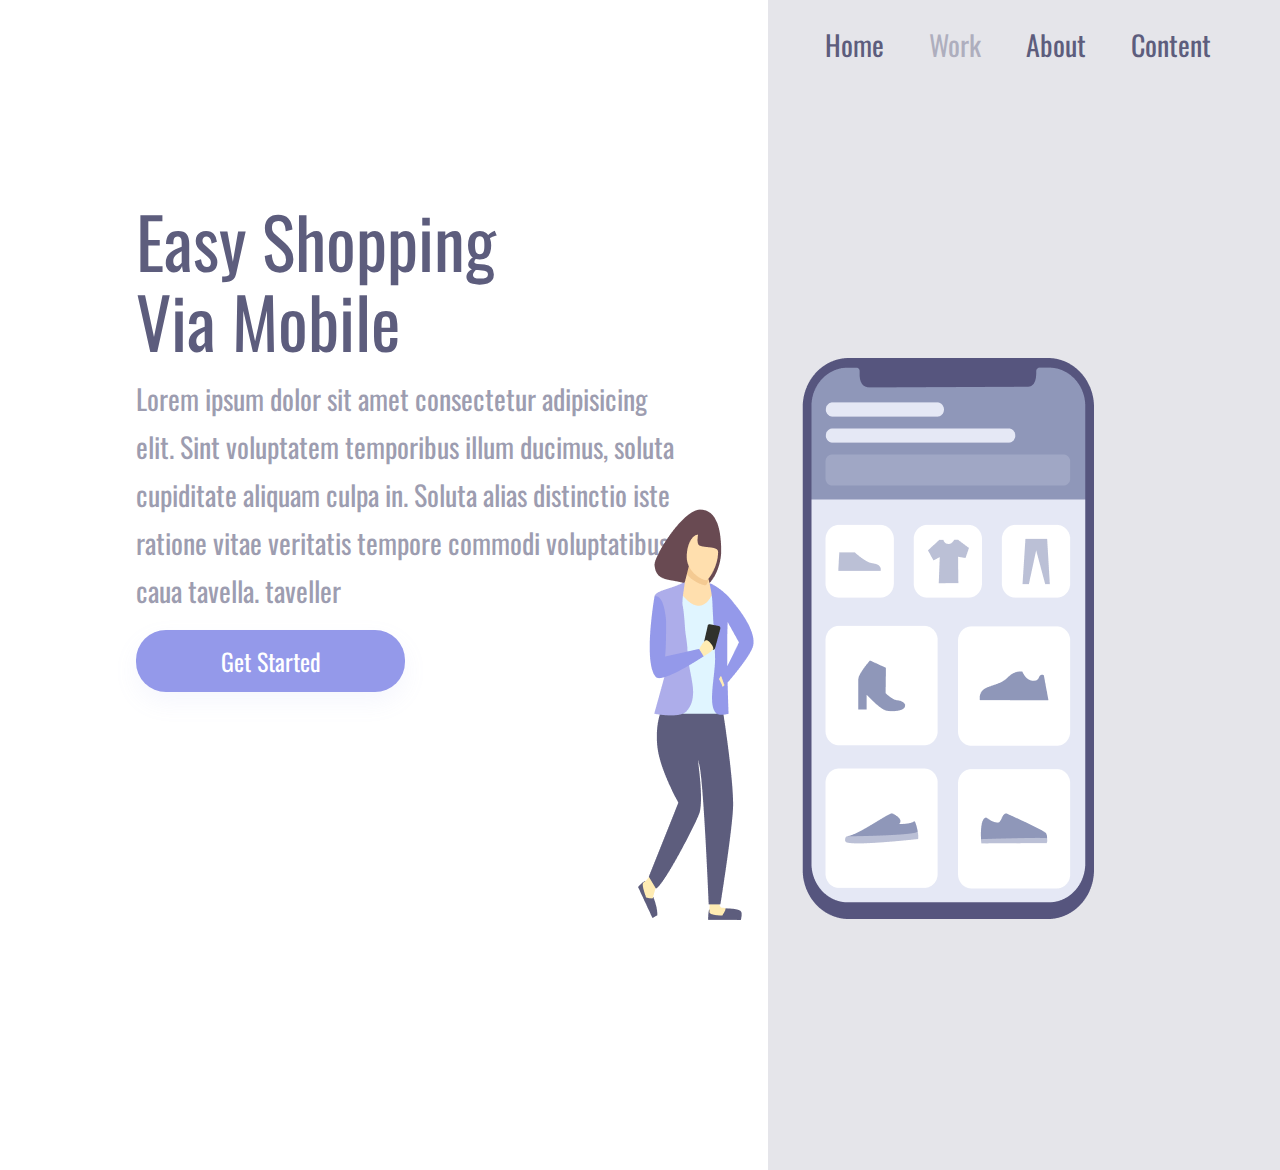
==== index.html @ 292e0403 "Removidos da pasta" ====
<!DOCTYPE html>
<html lang="pt-br">
  <head>
    <meta charset="UTF-8" />
    <meta name="viewport" content="width=device-width, initial-scale=1.0" />
    <link rel="preconnect" href="https://fonts.googleapis.com" />
    <link rel="preconnect" href="https://fonts.gstatic.com" crossorigin />
    <link
      href="https://fonts.googleapis.com/css2?family=Inter:wght@400;500&family=Montserrat:wght@400;500;600;700;900&family=Oswald&family=Poppins:wght@400;500;700&display=swap"
      rel="stylesheet"
    />
    <link rel="stylesheet" href="style.css" />
    <title>Projeto teste, response</title>
  </head>

  <body>
    <div class="container">
      <section class="container-left">
        <h1>Easy Shopping Via Mobile</h1>
        <p>
          Lorem ipsum dolor sit amet consectetur adipisicing elit. Sint
          voluptatem temporibus illum ducimus, soluta cupiditate aliquam culpa
          in. Soluta alias distinctio iste ratione vitae veritatis tempore
          commodi voluptatibus caua tavella. taveller
        </p>
        <button>Get Started</button>
      </section>
      <section class="container-right">
        <header>
          <a href="">Home</a>
          <a href="">Work</a>
          <a href="">About</a>
          <a href="">Content</a>
        </header>
        <img src="Illustration-3-3.png" alt="girl-celphone" />
      </section>
    </div>
  </body>
</html>
---- style.css ----
*{
  margin: 0;
  padding: 0;
  box-sizing: border-box;
  font-family: 'Oswald', sans-serif;
}

.container {
  height: 100vh;
  width: 100vw;
}

.container-left {
  padding: 136px;
  margin-top: 5%;
  display: inline-block;
  width: 60%;
  text-align: start;
}

.container-right {
  display: inline-block;
  background: rgba(93, 93, 125, 0.16);
  height: 130vh;
  width: 40%;
  position: absolute;
}

img {
  position: relative;
  top: 25%;
  right: 130px;
}

h1 {
  font-weight: 400;
  font-size: 70px;
  line-height: 80px;
  color: #5d5d7d;
  width: 368px;
}

p {
  width: 540px;
  font-weight: 400;
  font-size: 28px;
  line-height: 48px;
  color: #5d5d7d;
  opacity: 0.6;
  margin: 15px 0;
}

button {
  width: 269px;
  height: 62px;
  background: #9499EA;
  box-shadow: 0px 10px 24px rgba(148, 153, 234, 0.09);
  border: none;
  border-radius: 30px;
  cursor: pointer;

  font-size: 24px;
  line-height: 36px;
  text-align: center;
  color: white;
}

button:hover {
  opacity: 0.8;
}

button:active {
  opacity: 0.5;
}

a {
  font-size: 28px;
  line-height: 41px;
  color: #5d5d7d;
  text-decoration: none;
  margin-right: 41px;
}

a:nth-child(2){
  opacity: 0.4;
}

a:hover {
  opacity: 0.4;
}

a:active {
  opacity: 0.8;
}

header {
  margin: 24px 0 0 57px;
}

/* MEDIA QUERIES */

@media screen and (max-width: 900px) {
  .container-left {
    width: 100%;
    height: 50%;
    padding: 0;
    margin: 0;
  }

  .container-right {
    display: block;
    height: auto;
    width: 100%;
    position: static;
    padding: 40px;
  }

  img {
    position: static;
    max-width: 90%;
  }

  header {
    display: none;
  }

  h1 {
    font-size: 36px;
    line-height: 52px;
    width: auto;
    margin: 58px 50px 0 50px;
    text-align: center;
  }

  p {
    margin: 15px 40px;
    width: auto;
    text-align: center;
    font-size: 14px;
    line-height: 24px;
  }

  button {
    margin: 0 auto;
    display: block;
  }
}
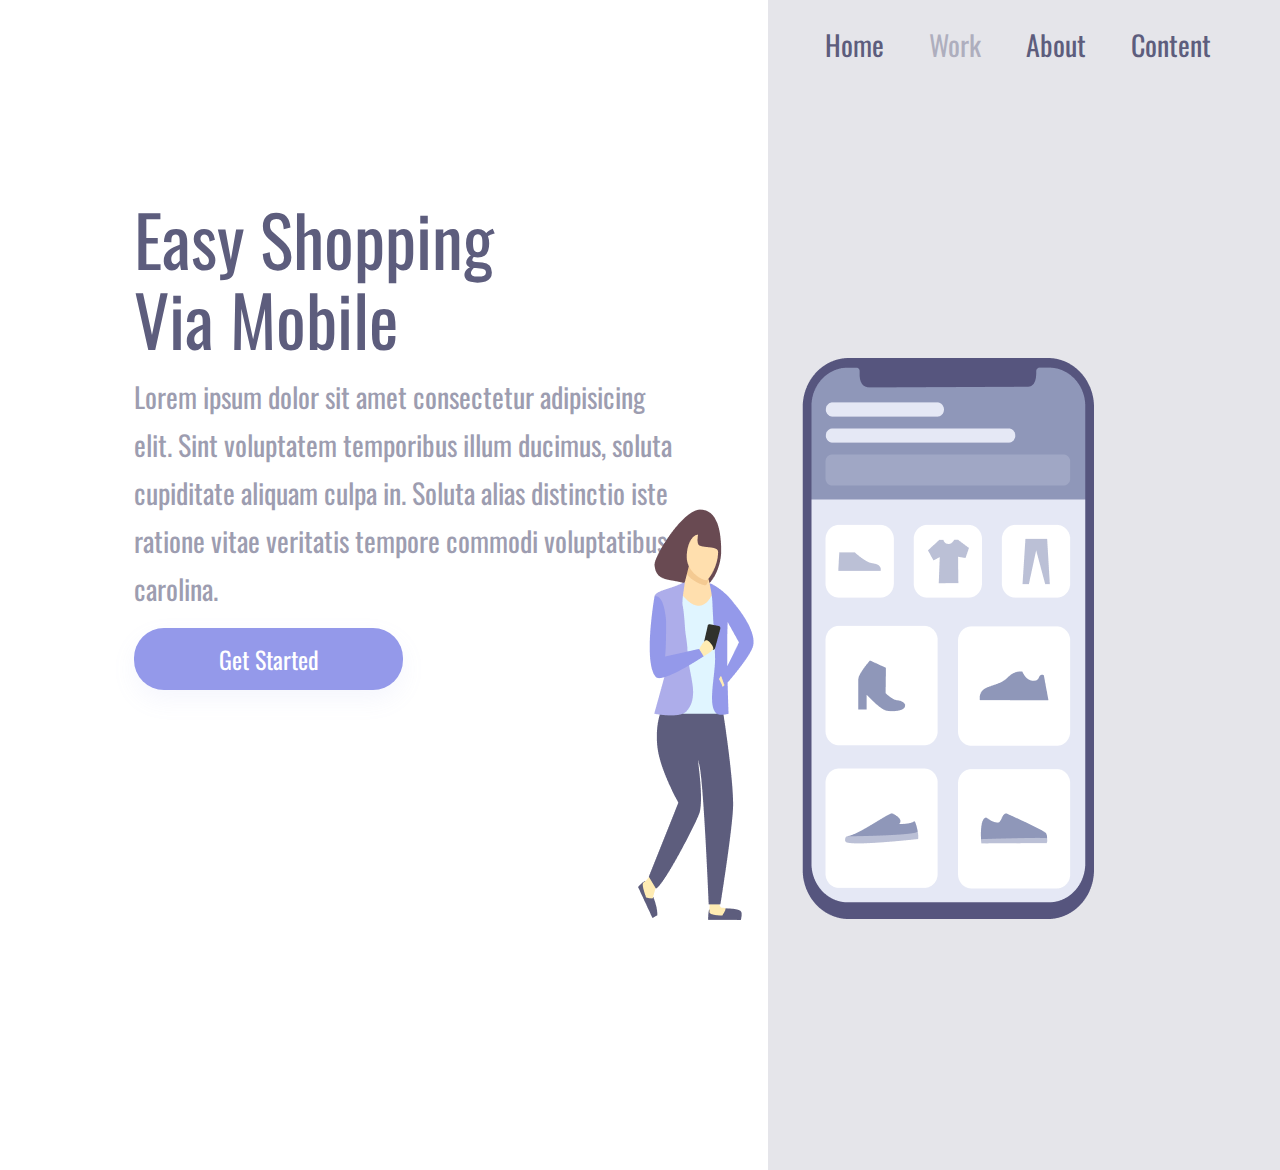
==== commit 5100359d: "alteracao no css e no html" ====
--- a/index.html
+++ b/index.html
@@ -21,7 +21,7 @@
           Lorem ipsum dolor sit amet consectetur adipisicing elit. Sint
           voluptatem temporibus illum ducimus, soluta cupiditate aliquam culpa
           in. Soluta alias distinctio iste ratione vitae veritatis tempore
-          commodi voluptatibus caua tavella. taveller
+          commodi voluptatibus carolina.
         </p>
         <button>Get Started</button>
       </section>
--- a/style.css
+++ b/style.css
@@ -11,7 +11,7 @@
 }
 
 .container-left {
-  padding: 136px;
+  padding: 134px;
   margin-top: 5%;
   display: inline-block;
   width: 60%;
